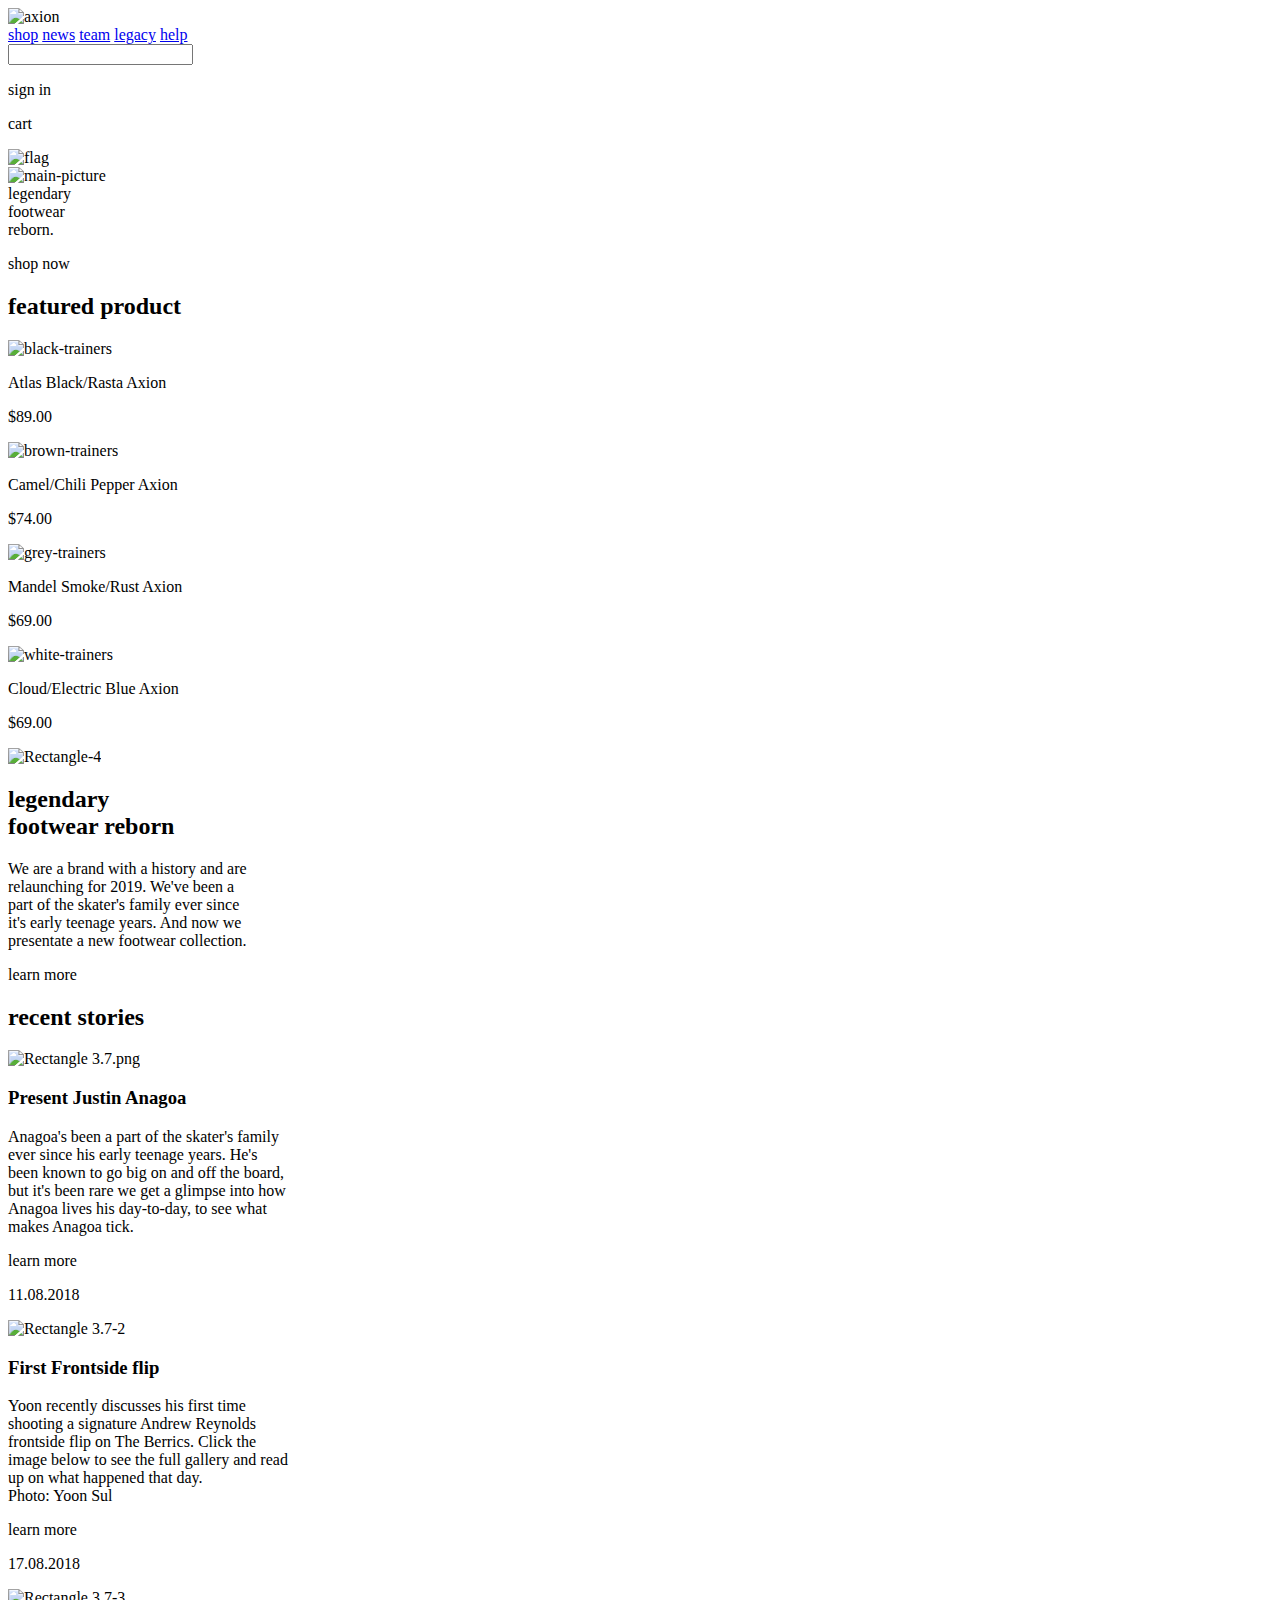
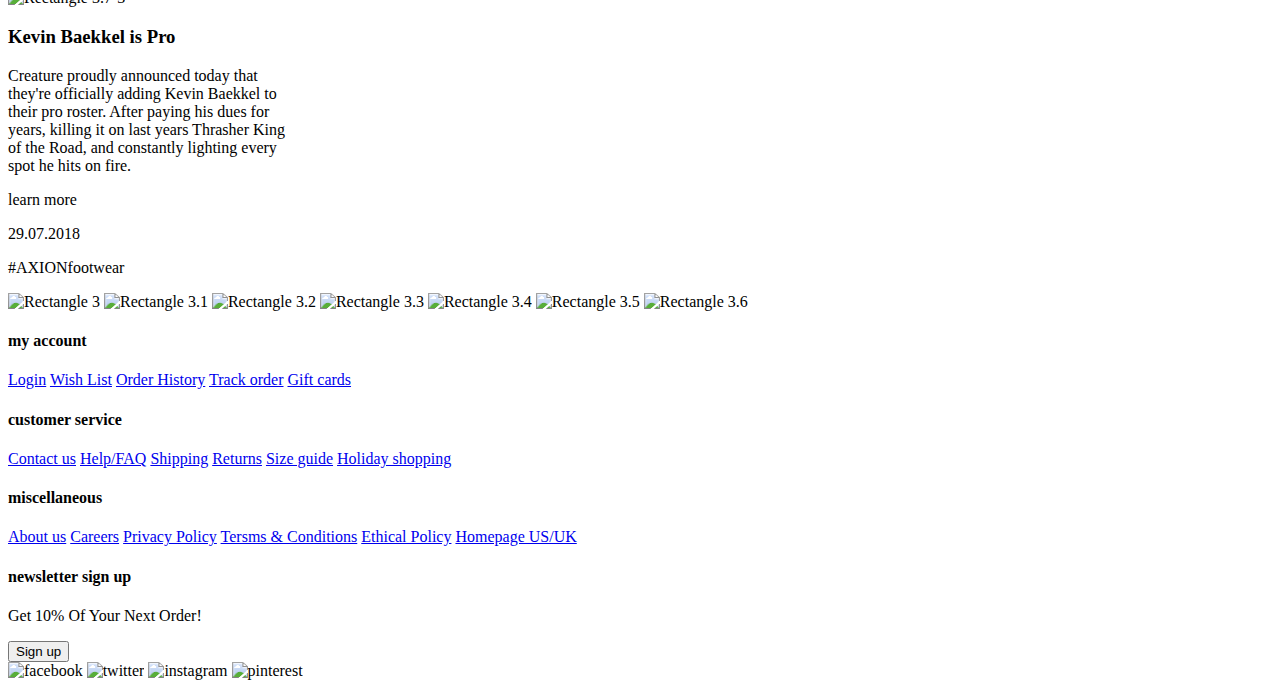
==== index.html @ 40bb81ff "1 Version (html)" ====
<DOCTYPE! html>
<html>
	<head>
		<meta charset="utf-8">
		<link name="viewport" content="initial-scale=1.0, width=device-width">
		<link rel="stylesheet" href="./fonts.css">
		<link rel="stylesheet" href="./style.css">
		<title>
			Axion
		</title>
	</head>
	<body class="body">
		<header class="header">
			<div class="header__head">
				<img src="images/Axion-logo-1.png" alt="axion" class="head__logo">
				<nav class="head__list">
					<a href="#" class="list__item">shop</a>
					<a href="#" class="list__item">news</a>
					<a href="#" class="list__item">team</a>
					<a href="#" class="list__item">legacy</a>
					<a href="#" class="list__item">help</a>
				</nav>
				<div class="head__second-panel">
					<input type="text" class="second-panel__line">
					<p class="second-panel__sign-in">
						sign in
					</p>
					<p class="second-panel__cart">
						cart
					</p>
					<img src="images/flag-400.png" alt="flag" class="second-panel__flag">
				</div>
			</div>
		</header>
		<main class="main">
			<section classs="first-section">
				<img src="images/main-picture.png" alt="main-picture" class="first-section__background">
				<div class="first-section__title">
					legendary<br>
					footwear<br>
					reborn.
				</div>
				<div class="first-section__excerpt">
					<p class="excerpt__subtext-link">
						shop now
					</p>
				</div>
			</section>
			<section class="second-section">
				<h2 class="second-section__title">
					featured product
				</h2>
				<div class="second-section__trainers">
					<div class="trainers__black">
						<img src="images/black-trainers.png" alt="black-trainers" class="black__picture">
						<p class="black__text">
							Atlas Black/Rasta Axion
						</p>
						<p class="black__price">
							$89.00
						</p>
						<div class="black__colours-black">
							<span class="colours-black__grey"></span>
							<span class="colours-black__black"></span>
							<span class="colours-black__red"></span>
							<span class="colours-black__orange"></span>
						</div>
					</div>
					<div class="trainers__brown">
						<img src="images/brown-trainers.png" alt="brown-trainers" class="brown__picture">
						<p class="brown__text">
							Camel/Chili Pepper Axion
						</p>
						<p class="brown__price">
							$74.00
						</p>
						<div class="brown__colours-brown">
							<span class="colours-brown__grey"></span>
							<span class="colours-brown__brown"></span>
							<span class="colours-brown__red"></span>
							<span class="colours-brown__orange"></span>
						</div>
					</div>
					<div class="trainers__grey">
						<img src="images/grey-trainers.png" alt="grey-trainers" class="grey__picture">
						<p class="grey__text">
							Mandel Smoke/Rust Axion
						</p>
						<p class="grey__price">
							$69.00
						</p>
						<div class="grey__colours-grey">
							<span class="colours-grey__grey"></span>
							<span class="colours-grey__dark-brown"></span>
							<span class="colours-grey__blue"></span>
							<span class="colours-grey__orange"></span>
						</div>
					</div>
					<div class="trainers__white">
						<img src="images/white-trainers.png" alt="white-trainers" class="white__picture">
						<p class="white__text">
							Cloud/Electric Blue Axion
						</p>
						<p class="white__price">
							$69.00
						</p>
						<div class="white__colours-white">
							<span class="colours-white__grey"></span>
							<span class="colours-white__blue"></span>
							<span class="colours-white__red"></span>
							<span class="colours-white__orange"></span>
						</div>
					</div>
				</div>
			</section>
			<section class="third-section">
				<img src="images/Rectangle 4.png" alt="Rectangle-4" class="third-section__picture">
				<div clas="third-section__second-panel">
					<h2 class="second-panel__title">
						legendary<br>
						footwear reborn
					</h2>
					<p class="second-panel__text">
						We are a brand with a history and are<br>
						relaunching for 2019. We've been a<br>
						part of the skater's family ever since<br>
						it's early teenage years. And now we<br>
						presentate a new footwear collection.
					</p>
					<p class="second-panel__excerpt">
						learn more
					</p>
				</div>
			</section>
			<section class="forth-section">
				<h2 class="forth-section__title">
					recent stories
				</h2>
				<div class="forth-section__columns">
					<div class="forth-section__first-column">
						<img src="images/Rectangle 3.7.png" alt="Rectangle 3.7.png" class="first-column__picture">
						<h3 class="first-column__title">
							Present Justin Anagoa
						</h3>
						<p class="first-column__text">
							Anagoa's been a part of the skater's family<br>
							ever since his early teenage years. He's<br>
							been known to go big on and off the board,<br>
							but it's been rare we get a glimpse into how<br>
							Anagoa lives his day-to-day, to see what<br>
							makes Anagoa tick.
						</p>
						<div class="first-column__excerpt-first">
							<p class="excerpt-first__text">
								learn more
							</p>
							<p class="excerpt-first__date">
								11.08.2018
							</p>
						</div>
					</div>
					<div class="forth-section__second-column">
						<img src="images/Rectangle 3.7-2.png" alt="Rectangle 3.7-2" class="second-column__picture">
						<h3 class="second-column__title">
							First Frontside flip
						</h3>
						<p class="second-column__text">
							Yoon recently discusses his first time<br>
							shooting a signature Andrew Reynolds<br>
							frontside flip on The Berrics. Click the<br>
							image below to see the full gallery and read<br>
							up on what happened that day.<br>
							Photo: Yoon Sul
						</p>
						<div class="second-column__excerpt-second">
							<p class="excerpt-second__text">
								learn more
							</p>
							<p class="excerpt-second__date">
								17.08.2018
							</p>
						</div>
					</div>
					<div class="forth-section__third-column">
						<img src="images/Rectangle 3.7-3.png" alt="Rectangle 3.7-3" class="third-column__picture">
						<h3 class="third-column__title">
							Kevin Baekkel is Pro
						</h3>
						<p class="third-column__text">
							Creature proudly announced today that<br>
							they're officially adding Kevin Baekkel to<br>
							their pro roster. After paying his dues for<br>
							years, killing it on last years Thrasher King<br>
							of the Road, and constantly lighting every<br>
							spot he hits on fire.
						</p>
						<div class="third-column__excerpt-third">
							<p class="excerpt-third__text">
								learn more
							</p>
							<p class="excerpt-third__date">
								29.07.2018
							</p>
						</div>
					</div>
				</div>
			</section>
			<section class="fifth-section">
				<p class="fifth-section__text">
					#AXIONfootwear
				</p>
				<div class="fifth-section__pictures">
					<img src="images/Rectangle 3.png" alt="Rectangle 3" class="pictures__item">
					<img src="images/Rectangle 3.1.png" alt="Rectangle 3.1" class="pictures__item">
					<img src="images/Rectangle 3.2.png" alt="Rectangle 3.2" class="pictures__item">
					<img src="images/Rectangle 3.3.png" alt="Rectangle 3.3" class="pictures__item">
					<img src="images/Rectangle 3.4.png" alt="Rectangle 3.4" class="pictures__item">
					<img src="images/Rectangle 3.5.png" alt="Rectangle 3.5" class="pictures__item">
					<img src="images/Rectangle 3.6.png" alt="Rectangle 3.6" class="pictures__item">
				</div>
			</section>
			<footer class="footer">
					<div class="footer__navigation">
						<div class="navigation__fourth-column">
							<h4 class="fourth-column__title">
								my account
							</h4>
							<nav class="fourth-column__list-m">
								<a href="#" class="list-m__item">Login</a>
								<a href="#" class="list-m__item">Wish List</a>
								<a href="#" class="list-m__item">Order History</a>
								<a href="#" class="list-m__item">Track order</a>
								<a href="#" class="list-m__item">Gift cards</a>
							</nav>
						</div>
						<div class="navigation__fifth-column>">
							<h4 class="fifth-column__title">
								customer service
							</h4>
							<nav class="fifth-column__list-c">
								<a href="#" class="list-c__item">Contact us</a>
								<a href="#" class="list-c__item">Help/FAQ</a>
								<a href="#" class="list-c__item">Shipping</a>
								<a href="#" class="list-c__item">Returns</a>
								<a href="#" class="list-c__item">Size guide</a>
								<a href="#" class="list-c__item">Holiday shopping</a>
							</nav>
						</div>
						<div class="navigation__sixth-column">
							<h4 class="sixth-column__title">
								miscellaneous
							</h4>
							<nav class="sixth-column__list-i">
								<a href="#" class="list-i__item">About us</a>
								<a href="#" class="list-i__item">Careers</a>
								<a href="#" class="list-i__item">Privacy Policy</a>
								<a href="#" class="list-i__item">Tersms & Conditions</a>
								<a href="#" class="list-i__item">Ethical Policy</a>
								<a href="#" class="list-i__item">Homepage US/UK</a>
							</nav>
						</div>
						<div class="navigation__seveth-column">
							<h4 class="seventh-column__title">
								newsletter sign up
							</h4>
							<p class="seventh-column__text">
								Get 10% Of Your Next Order!
							</p>
							<button class="button">Sign up</button>
							<div class="seventh-column__signs">
								<img src="images/facebook.png" alt="facebook" class="signs__item">
								<img src="images/twitter.png" alt="twitter" class="signs__item">
								<img src="images/instagram.png" alt="instagram" class="signs__item">
								<img src="images/pinterest.png" alt="pinterest" class="signs__item">
						</div>
						<div class="navigation__Axion-rights">
							
						</div>
					</div>
				</div>
			</footer>
		</main>
	</body>
</html>
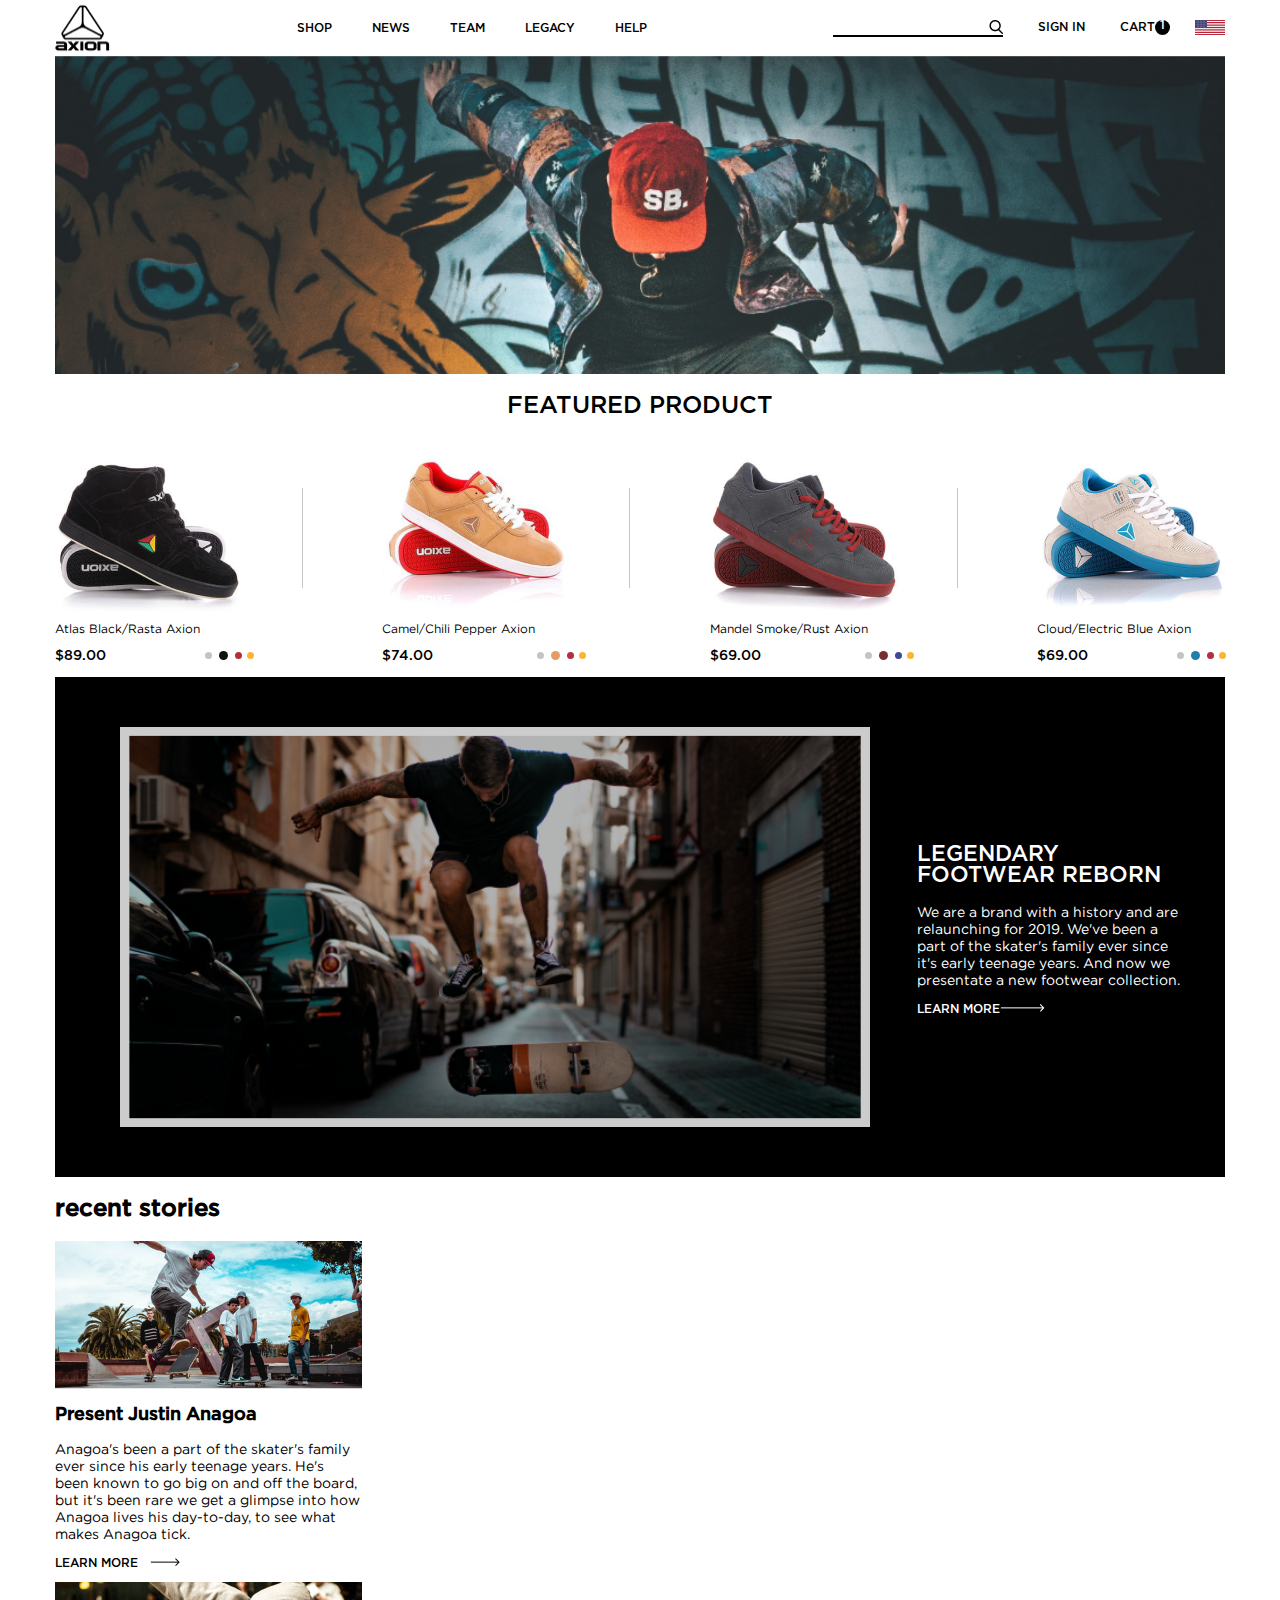
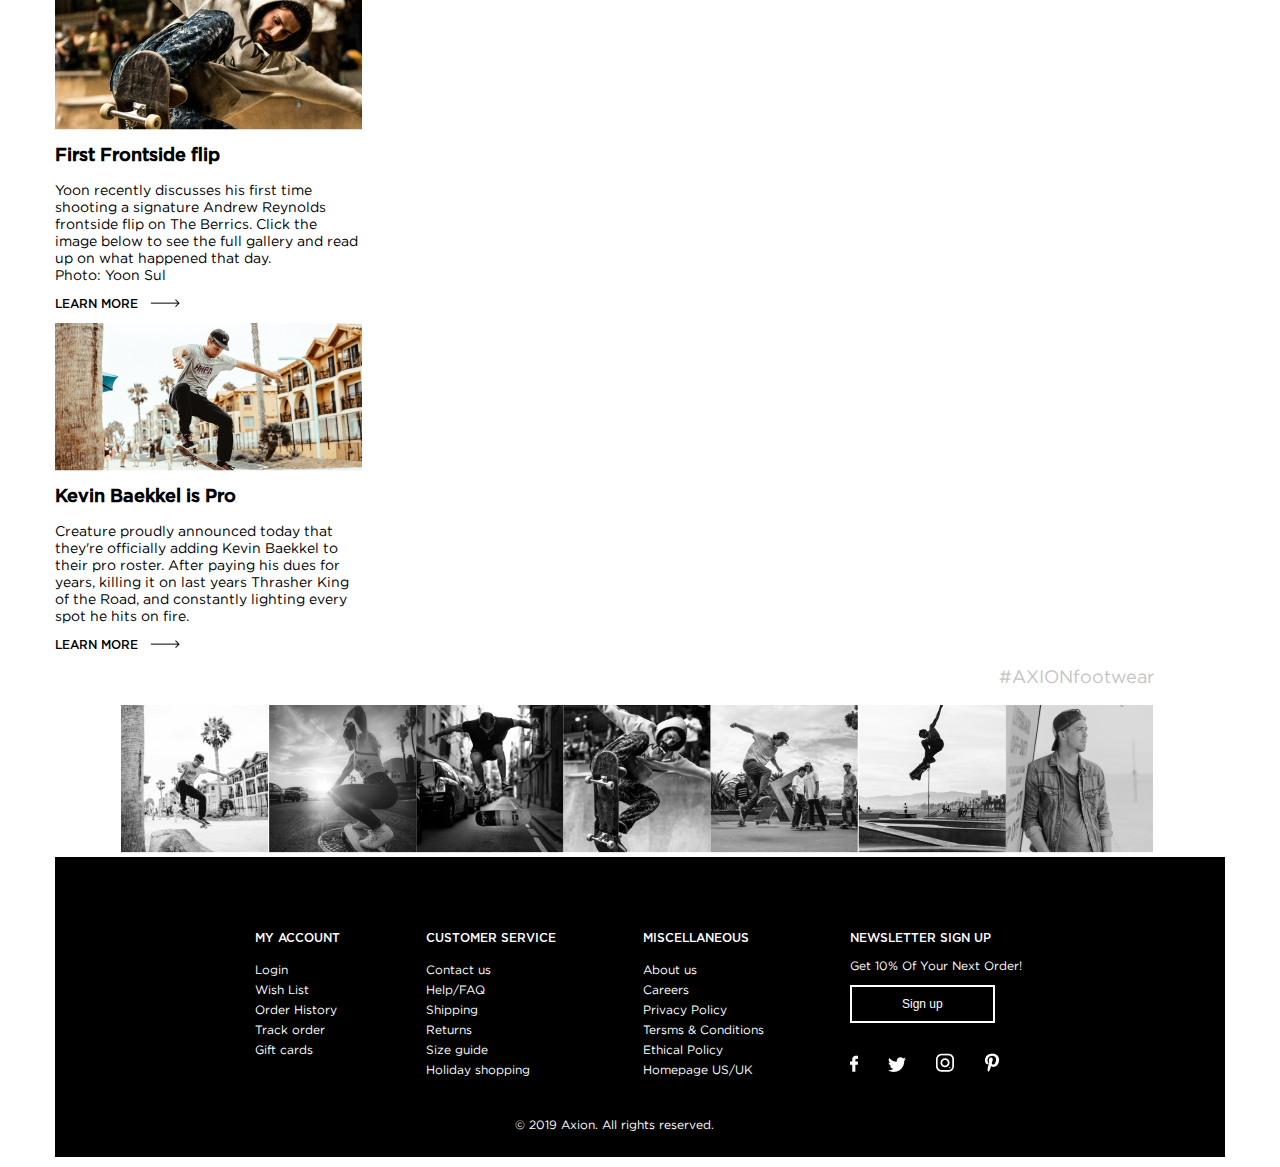
==== commit 3bcf6589: "2 Version (html)" ====
--- a/index.html
+++ b/index.html
@@ -35,11 +35,11 @@
 		<main class="main">
 			<section classs="first-section">
 				<img src="images/main-picture.png" alt="main-picture" class="first-section__background">
-				<div class="first-section__title">
+				<h1 class="first-section__title">
 					legendary<br>
 					footwear<br>
 					reborn.
-				</div>
+				</h1>
 				<div class="first-section__excerpt">
 					<p class="excerpt__subtext-link">
 						shop now
@@ -132,11 +132,11 @@
 					</p>
 				</div>
 			</section>
-			<section class="forth-section">
-				<h2 class="forth-section__title">
+			<section class="fourth-section">
+				<h2 class="fourth-section__title">
 					recent stories
 				</h2>
-				<div class="forth-section__columns">
+				<div class="fourth-section__columns">
 					<div class="forth-section__first-column">
 						<img src="images/Rectangle 3.7.png" alt="Rectangle 3.7.png" class="first-column__picture">
 						<h3 class="first-column__title">
@@ -159,7 +159,7 @@
 							</p>
 						</div>
 					</div>
-					<div class="forth-section__second-column">
+					<div class="fourth-section__second-column">
 						<img src="images/Rectangle 3.7-2.png" alt="Rectangle 3.7-2" class="second-column__picture">
 						<h3 class="second-column__title">
 							First Frontside flip
@@ -181,7 +181,7 @@
 							</p>
 						</div>
 					</div>
-					<div class="forth-section__third-column">
+					<div class="fourth-section__third-column">
 						<img src="images/Rectangle 3.7-3.png" alt="Rectangle 3.7-3" class="third-column__picture">
 						<h3 class="third-column__title">
 							Kevin Baekkel is Pro
--- a/fonts.css
+++ b/fonts.css
@@ -0,0 +1,16 @@
+@font-face {
+	font-family: 'Gotham Pro';
+	src: url('fonts/GothamProRegular.eot');
+	src: local('☺'), url('fonts/GothamProRegular.woff') format('woff'), url('fonts/GothamProRegular.ttf') format('truetype'), url('fonts/GothamProRegular.svg') format('svg');
+	font-weight: normal;
+	font-style: normal;
+}
+
+@font-face {
+	font-family: 'Gotham Pro';
+	src: url('fonts/GothaProMed.eot');
+	src: local('☺'), url('fonts/GothaProMed.woff') format('woff'), url('fonts/GothaProMed.ttf') format('truetype'), url('fonts/GothaProMed.svg') format('svg');
+	font-weight: 500;
+	font-style: normal;
+}
+
--- a/style.css
+++ b/style.css
@@ -0,0 +1,651 @@
+@media all and (min-width: 1024px) {
+	.body {
+		max-width: 1170px;
+		margin: 0 auto;
+		font-family: 'Gotham Pro';
+	}
+
+	.header__head {
+		display: flex;
+		justify-content: space-between;
+		align-items: center;
+	}
+
+	.head__logo {
+		padding: 0 35px 0 0;
+		height: 55px;
+		width: 55px;
+	}
+
+	.head-list {
+		display: flex;
+	}
+
+	.list__item {
+		font-size: 12px;
+		padding: 0 35px 0 0;
+		font-weight: 500;
+		text-decoration: none;
+		color: black;
+		text-transform: uppercase;
+	}
+
+	.head__second-panel {
+		display: flex;
+		align-items: center;
+	}
+
+	.second-panel__line {
+		position: relative;
+		width: 170px;
+		outline: none;
+		border: none;
+		background: transparent;
+		border-bottom: solid 2px black;
+		background: url(images/search.png) no-repeat 100%;
+	}
+
+	.second-panel__sign-in {
+		padding: 0 35px 0 35px;
+		font-size: 12px;
+		font-weight: 500;
+		color: black;
+		text-transform: uppercase;
+	}
+
+	.second-panel__cart {
+		position: relative;
+		padding: 0 40px 0 0;
+		font-size: 12px;
+		font-weight: 500;
+		color: black;
+		text-transform: uppercase;
+	}
+
+	.second-panel__cart::after {
+		position: absolute;
+		text-align: center;
+		top: -1.5px;
+		width: 15px;
+		height: 15px;
+		content: '1';
+		color: white;
+		background-color: black;
+		border-radius: 50%;
+	}
+
+	.second-panel__flag {
+		height: 15px;
+		width: 30px;
+	}
+	
+	.first-section {
+		position: relative;
+	}
+
+	.first-section__background {
+		position: relative;
+		width: 1170px;
+	}
+
+	.first-section__title {
+		position: absolute;
+		top: -50%;
+		font-weight: 500;
+		color: orange;
+	}
+
+	.excerpt__subtext-link {
+		position: absolute;
+		top: -40%;
+		font-weight: 500;
+		color: purple;
+	}
+
+	.second-section {
+		display: block;
+	}
+
+	.second-section__title {
+		text-align: center;
+		text-size: 22px;
+		font-weight: 500;
+		text-transform: uppercase;
+	}
+
+	.second-section__trainers {
+		display: flex;
+		justify-content: space-between;
+		align-content: center;
+	}
+
+	.trainers__black {
+		position: relative;
+	}
+
+	.trainers__black::after {
+		position: absolute;
+		top: 50px;
+		right: -60px;
+		content: '';
+		border-right: 1px solid #C4C4C4;
+		height: 100px;
+	}
+
+	.black__text {
+		font-size: 12px;
+	}
+
+	.black__price {
+		font-size: 14px;
+		font-weight: 500;
+	}
+
+	.black__colours-black {
+		position: relative;
+		display: inline;
+		top: -25px;
+		right: -150px;
+	}
+
+	.colours-black__grey {
+		position: absolute;
+		width: 7px;
+		height: 7px;
+		background-color: #C4C4C4;
+		border-radius: 50%;
+	}
+
+	.colours-black__black {
+		position: absolute;
+		top: -1px;
+		right: -23px;
+		width: 9px;
+		height: 9px;
+		background-color: #0E1211;
+		border-radius: 50%;
+	}
+
+	.colours-black__red {
+		position: absolute;
+		right: -37px;
+		width: 7px;
+		height: 7px;
+		background-color: #B62E3C;
+		border-radius: 50%;
+	}
+
+	.colours-black__orange {
+		position: absolute;
+		right: -49px;
+		width: 7px;
+		height: 7px;
+		background-color: #FDB431;
+		border-radius: 50%;
+	}
+
+	.trainers__brown {
+		position: relative;
+	}
+
+	.trainers__brown::after {
+		position: absolute;
+		top: 50px;
+		right: -60px;
+		content: '';
+		border-right: 1px solid #C4C4C4;
+		height: 100px;
+	}
+
+	.brown__text {
+		font-size: 12px;
+	}
+
+	.brown__price {
+		font-size: 14px;
+		font-weight: 500;
+	}
+
+	.brown__colours-brown {
+		position: relative;
+		display: inline;
+		top: -25px;
+		right: -155px;
+	}
+
+	.colours-brown__grey {
+		position: absolute;
+		width: 7px;
+		height: 7px;
+		background-color: #C4C4C4;
+		border-radius: 50%;
+	}
+
+	.colours-brown__brown {
+		position: absolute;
+		top: -1px;
+		right: -23px;
+		width: 9px;
+		height: 9px;
+		background-color: #E29D69;
+		border-radius: 50%;
+	}
+
+	.colours-brown__red {
+		position: absolute;
+		right: -37px;
+		width: 7px;
+		height: 7px;
+		background-color: #B62E3C;
+		border-radius: 50%;
+	}
+
+	.colours-brown__orange {
+		position: absolute;
+		right: -49px;
+		width: 7px;
+		height: 7px;
+		background-color: #FDB431;
+		border-radius: 50%;
+	}
+
+	.trainers__grey {
+		position: relative;
+	}
+
+	.trainers__grey::after {
+		position: absolute;
+		top: 50px;
+		right: -60px;
+		content: '';
+		border-right: 1px solid #C4C4C4;
+		height: 100px;
+	}
+
+	.grey__text {
+		font-size: 12px;
+	}
+
+	.grey__price {
+		font-size: 14px;
+		font-weight: 500;
+	}
+
+	.grey__colours-grey {
+		position: relative;
+		display: inline;
+		top: -25px;
+		right: -155px;
+	}
+
+	.colours-grey__grey {
+		position: absolute;
+		width: 7px;
+		height: 7px;
+		background-color: #C4C4C4;
+		border-radius: 50%;
+	}
+
+	.colours-grey__dark-brown {
+		position: absolute;
+		top: -1px;
+		right: -23px;
+		width: 9px;
+		height: 9px;
+		background-color: #762E31;
+		border-radius: 50%;
+	}
+
+	.colours-grey__blue {
+		position: absolute;
+		right: -37px;
+		width: 7px;
+		height: 7px;
+		background-color: #41479B;
+		border-radius: 50%;
+	}
+
+	.colours-grey__orange {
+		position: absolute;
+		right: -49px;
+		width: 7px;
+		height: 7px;
+		background-color: #FDB431;
+		border-radius: 50%;
+	}
+
+	.trainers__white {
+		position: relative;
+	}
+
+	.white__text {
+		font-size: 12px;
+	}
+
+	.white__price {
+		font-size: 14px;
+		font-weight: 500;
+	}
+
+	.white__colours-white {
+		position: relative;
+		display: inline;
+		top: -25px;
+		right: -140px;
+	}
+
+	.colours-white__grey {
+		position: absolute;
+		width: 7px;
+		height: 7px;
+		background-color: #C4C4C4;
+		border-radius: 50%;
+	}
+
+	.colours-white__blue {
+		position: absolute;
+		top: -1px;
+		right: -23px;
+		width: 9px;
+		height: 9px;
+		background-color: #257DA9;
+		border-radius: 50%;
+	}
+
+	.colours-white__red {
+		position: absolute;
+		right: -37px;
+		width: 7px;
+		height: 7px;
+		background-color: #B62E3C;
+		border-radius: 50%;
+	}
+
+	.colours-white__orange {
+		position: absolute;
+		right: -49px;
+		width: 7px;
+		height: 7px;
+		background-color: #FDB431;
+		border-radius: 50%;
+	}
+
+	.third-section {
+		display: flex;
+		height: 500px;
+		justify-content: space-around;
+		align-items: center;
+		background-color: black;
+	}
+
+	.third-section__picture {
+		margin-left: 41px;
+		width: 750px;
+		height: 400px;
+	}
+
+	.second-panel__title {
+		margin-right: 41px;
+		font-size: 22px;
+		font-weight: 500;
+		color: white;
+		text-transform: uppercase;
+	}
+
+	.second-panel__text {
+		font-size: 14px;
+		color: white;
+		line-height: 17px;
+	}
+
+	.second-panel__excerpt {
+		position: relative;
+		font-size: 12px;
+		font-weight: 500;
+		color: white;
+		text-transform: uppercase;
+	}
+
+	.second-panel__excerpt::after {
+		position: absolute;
+		content: url(images/Arrow.png);
+	}
+
+	.forth-section__title {
+		text-align: center;
+		font-size: 22px;
+		text-transform: uppercase;
+	}
+
+	.forth-section__columns {
+		display: flex;
+		justify-content: space-between;
+		align-items: center;
+	}
+
+	.first-column__title {
+		font-size: 18px;
+	}
+
+	.first-column__text {
+		font-size: 14px;
+		line-height: 17px;
+	}
+
+	.first-column__excerpt-first {
+		position: relative;
+		display: inline;
+	}
+
+	.excerpt-first__date {
+		position: absolute;
+		top: -13px;
+		right: -310px;
+		font-size: 12px;
+		color: #C4C4C4;
+	}
+
+	.excerpt-first__text {
+		position: relative;
+		font-size: 12px;
+		font-weight: 500;
+		text-transform: uppercase;
+	}
+
+	.excerpt-first__text::after {
+		position: absolute;
+		left: 95px;
+		content: url(images/Arrow-2.png);
+	}
+
+	.second-column__title {
+		font-size: 18px;
+	}
+
+	.second-column__text {
+		font-size: 14px;
+		line-height: 17px;
+	}
+
+	.second-column__excerpt-second {
+		position: relative;
+		display: inline;
+	}
+
+	.excerpt-second__date {
+		position: absolute;
+		top: -13px;
+		right: -310px;
+		font-size: 12px;
+		color: #C4C4C4;
+	}
+
+	.excerpt-second__text {
+		position: relative;
+		font-size: 12px;
+		font-weight: 500;
+		text-transform: uppercase;
+	}
+
+	.excerpt-second__text::after {
+		position: absolute;
+		left: 95px;
+		content: url(images/Arrow-2.png);
+	}
+
+	.third-column__title {
+		font-size: 18px;
+	}
+
+	.third-column__text {
+		font-size: 14px;
+		line-height: 17px;
+	}
+
+	.third-column__excerpt-third {
+		position: relative;
+		display: inline;
+	}
+
+	.excerpt-third__date {
+		position: absolute;
+		top: -13px;
+		right: -310px;
+		font-size: 12px;
+		color: #C4C4C4;
+	}
+
+	.excerpt-third__text {
+		position: relative;
+		font-size: 12px;
+		font-weight: 500;
+		text-transform: uppercase;
+	}
+
+	.excerpt-third__text::after {
+		position: absolute;
+		left: 95px;
+		content: url(images/Arrow-2.png);
+	}
+
+	.fifth-section__text {
+		position: static;
+		margin-left: 80.7%;
+		font-size: 18px;
+		color: #C4C4C4;
+	}
+
+	.fifth-section__pictures {
+		text-align: center;
+	}
+
+	.pictures__item {
+		margin-left: -.36em;
+	}
+
+	.footer {
+		width: 100%;
+		height: 300px;
+		background-color: black;
+		color: white;
+	}
+
+	.footer__navigation {
+		position: relative;
+		display: flex;
+		padding: 60px 200px 50px 200px;
+		height: 200px;
+		justify-content: space-between;
+		align-items: baseline;
+		align-content: center;
+	}
+
+	.footer__navigation::after {
+		position: absolute;
+		top: 85%;
+		left: 460px;
+		content: '© 2019 Axion. All rights reserved.';
+		font-size: 12px;
+	}
+
+	.fourth-column__title {
+		font-size: 12px;
+		font-weight: 500;
+		text-transform: uppercase;
+	}
+
+	.fourth-column__list-m {
+		display: flex;
+		flex-direction: column;
+		line-height: 20px;
+	}
+
+	.list-m__item {
+		font-size: 12px;
+		text-decoration: none;
+		color: white;
+	}
+
+	.fifth-column__title {
+		font-size: 12px;
+		font-weight: 500;
+		text-transform: uppercase;
+	}
+
+	.fifth-column__list-c {
+		display: flex;
+		flex-direction: column;
+		line-height: 20px;
+	}
+
+	.list-c__item {
+		font-size: 12px;
+		text-decoration: none;
+		color: white;
+	}
+
+	.sixth-column__title {
+		font-size: 12px;
+		font-weight: 500;
+		text-transform: uppercase;
+	}
+
+	.sixth-column__list-i {
+		display: flex;
+		flex-direction: column;
+		line-height: 20px;
+	}
+
+	.list-i__item {
+		font-size: 12px;
+		text-decoration: none;
+		color: white;
+	}
+
+	.seventh-column__title {
+		font-size: 12px;
+		font-weight: 500;
+		text-transform: uppercase;
+	}
+
+	.seventh-column__text {
+		font-size: 12px;
+	}
+
+	.button {
+		font-size: 12px;
+		color: white;
+		background-color: black;
+		border: 2px solid white;
+		padding: 10px 50px 10px 50px;
+	}
+
+	.seventh-column__signs {
+		position: relative;
+		padding: 30px 0 0 0;
+	}
+
+	.signs__item {
+		padding: 0 25px 0 0;
+	}
+}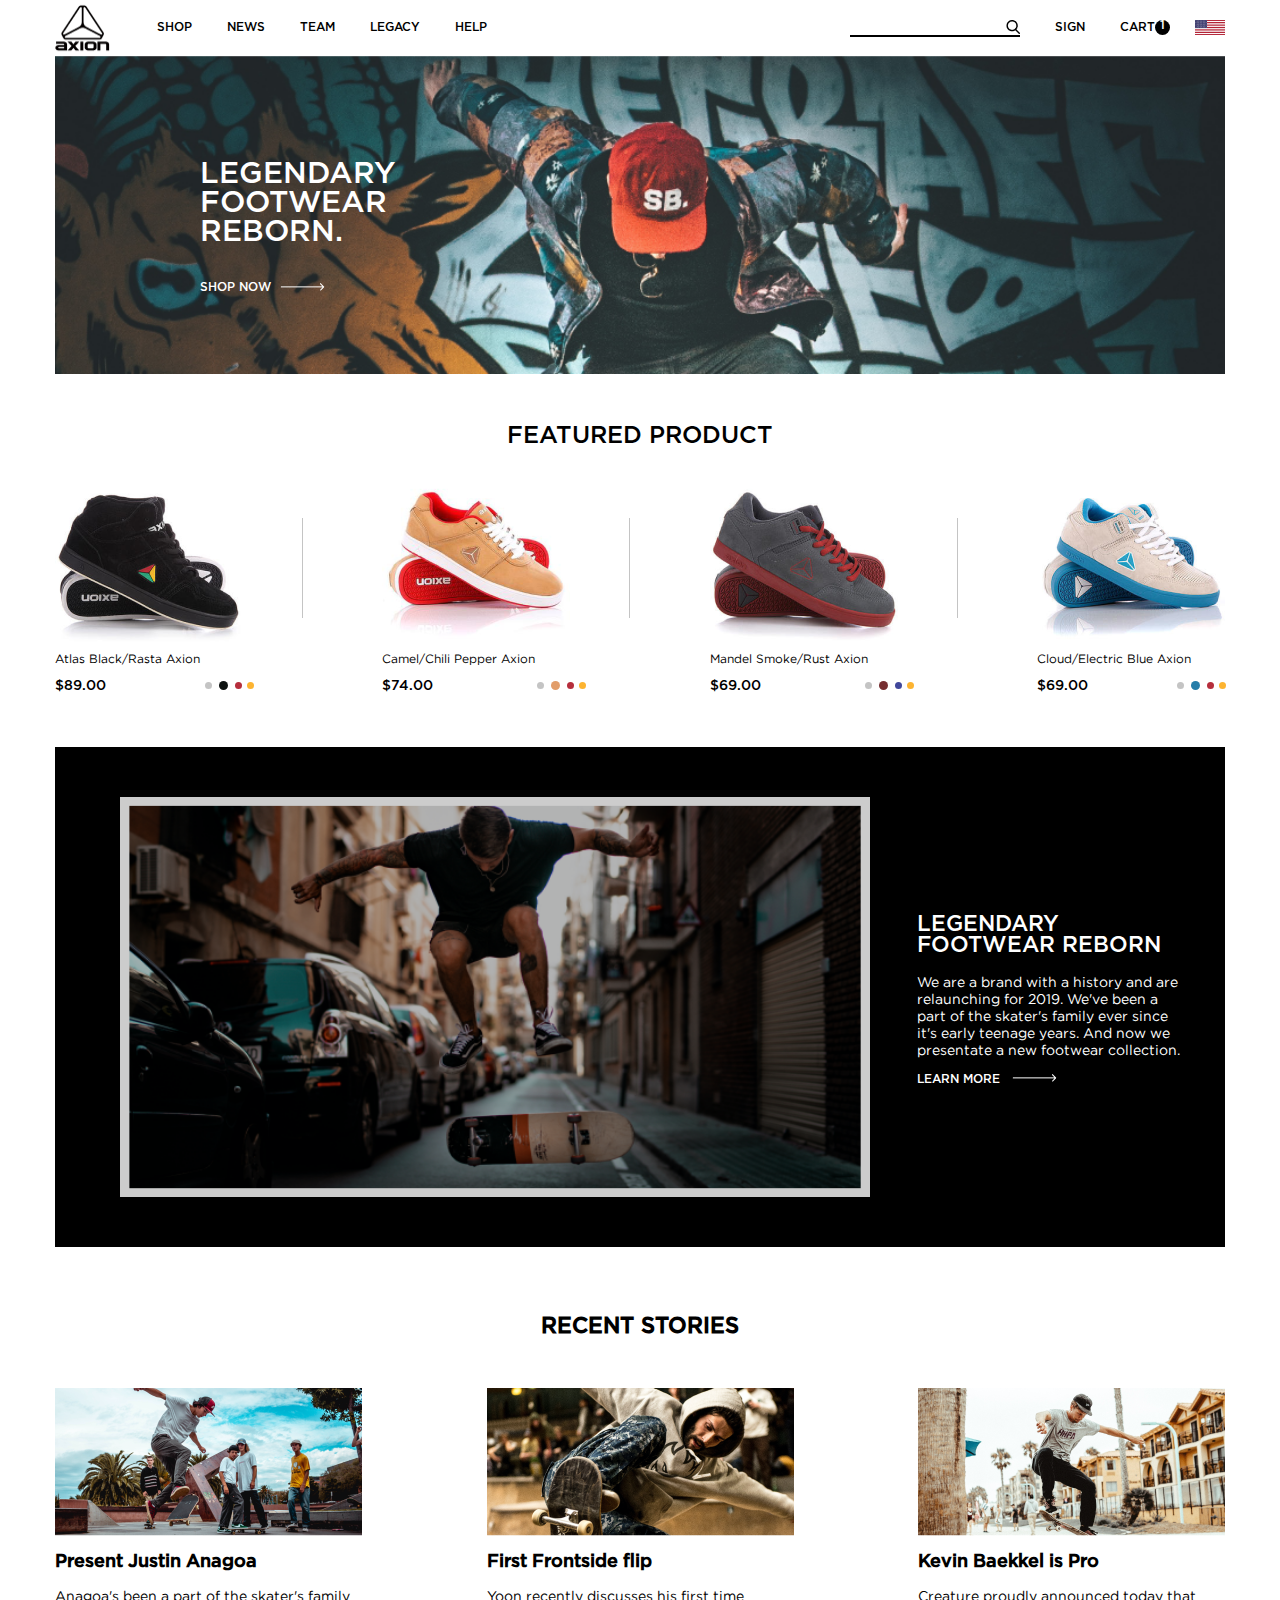
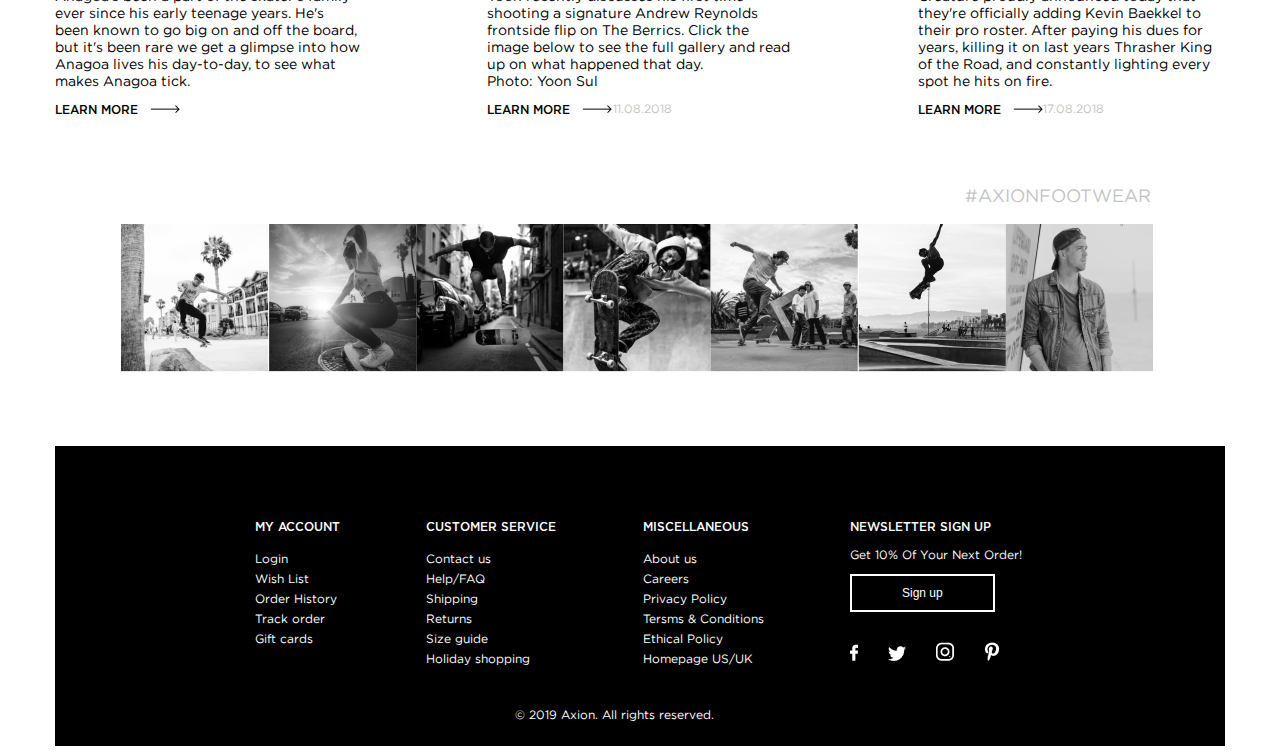
==== commit 6a4cbbe5: "index-1" ====
--- a/index.html
+++ b/index.html
@@ -23,7 +23,7 @@
 				<div class="head__second-panel">
 					<input type="text" class="second-panel__line">
 					<p class="second-panel__sign-in">
-						sign in
+						sign
 					</p>
 					<p class="second-panel__cart">
 						cart
--- a/style.css
+++ b/style.css
@@ -1,10 +1,15 @@
 @media all and (min-width: 1024px) {
 	.body {
 		max-width: 1170px;
+		height: 100%;
 		margin: 0 auto;
 		font-family: 'Gotham Pro';
 	}
 
+	.header {
+
+	}
+
 	.header__head {
 		display: flex;
 		justify-content: space-between;
@@ -12,13 +17,13 @@
 	}
 
 	.head__logo {
-		padding: 0 35px 0 0;
 		height: 55px;
 		width: 55px;
 	}
 
-	.head-list {
-		display: flex;
+	.head__list {
+		display: flex;
+		padding-right: 281px;
 	}
 
 	.list__item {
@@ -83,27 +88,41 @@
 		position: relative;
 	}
 
+	.first-section__title {
+		position: absolute;
+		top: 140px;
+		left: 200px;
+		font-size: 30px;
+		font-weight: 500;
+		color: white;
+		text-transform: uppercase;
+		z-index: 10;
+	}
+
+	.excerpt__subtext-link {
+		position: absolute;
+		top: 270px;
+		left: 200px;
+		font-weight: 500;
+		font-size: 12px;
+		text-transform: uppercase;
+		color: white;
+	}
+
+	.excerpt__subtext-link::after {
+		position: absolute;
+		top: 1px;
+		left: 80px;
+		content: url(images/Arrow.png);
+	}
+
 	.first-section__background {
-		position: relative;
 		width: 1170px;
-	}
-
-	.first-section__title {
-		position: absolute;
-		top: -50%;
-		font-weight: 500;
-		color: orange;
-	}
-
-	.excerpt__subtext-link {
-		position: absolute;
-		top: -40%;
-		font-weight: 500;
-		color: purple;
 	}
 
 	.second-section {
 		display: block;
+		margin-top: 50px;
 	}
 
 	.second-section__title {
@@ -371,6 +390,7 @@
 	}
 
 	.third-section {
+		margin-top: 40px;
 		display: flex;
 		height: 500px;
 		justify-content: space-around;
@@ -408,16 +428,22 @@
 
 	.second-panel__excerpt::after {
 		position: absolute;
+		left: 95px;
 		content: url(images/Arrow.png);
 	}
 
-	.forth-section__title {
+	.fourth-section {
+		margin-top: 70px;
+	}
+
+	.fourth-section__title {
 		text-align: center;
 		font-size: 22px;
 		text-transform: uppercase;
 	}
 
-	.forth-section__columns {
+	.fourth-section__columns {
+		margin-top: 50px;
 		display: flex;
 		justify-content: space-between;
 		align-items: center;
@@ -529,10 +555,12 @@
 	}
 
 	.fifth-section__text {
+		margin-top: 60px;
 		position: static;
-		margin-left: 80.7%;
+		margin-left: 77.8%;
 		font-size: 18px;
 		color: #C4C4C4;
+		text-transform: uppercase;
 	}
 
 	.fifth-section__pictures {
@@ -544,6 +572,7 @@
 	}
 
 	.footer {
+		margin-top: 70px;
 		width: 100%;
 		height: 300px;
 		background-color: black;
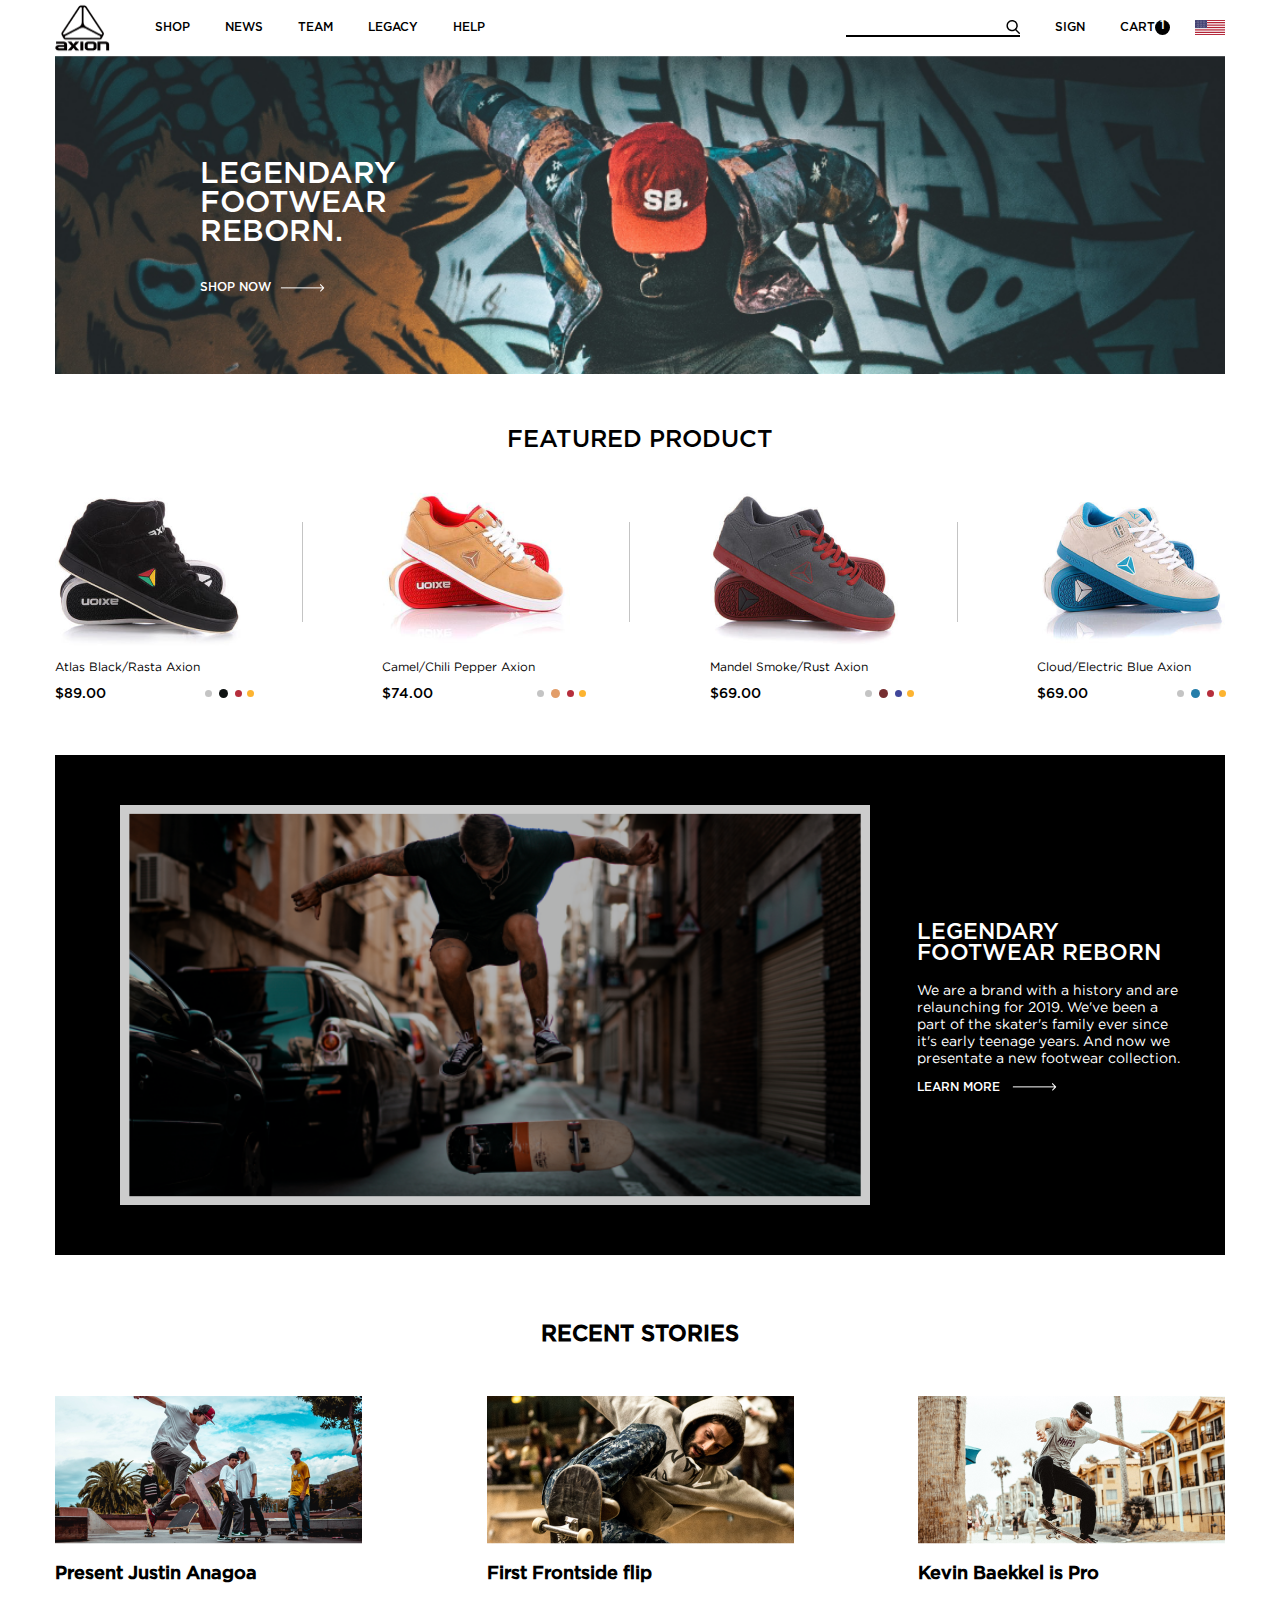
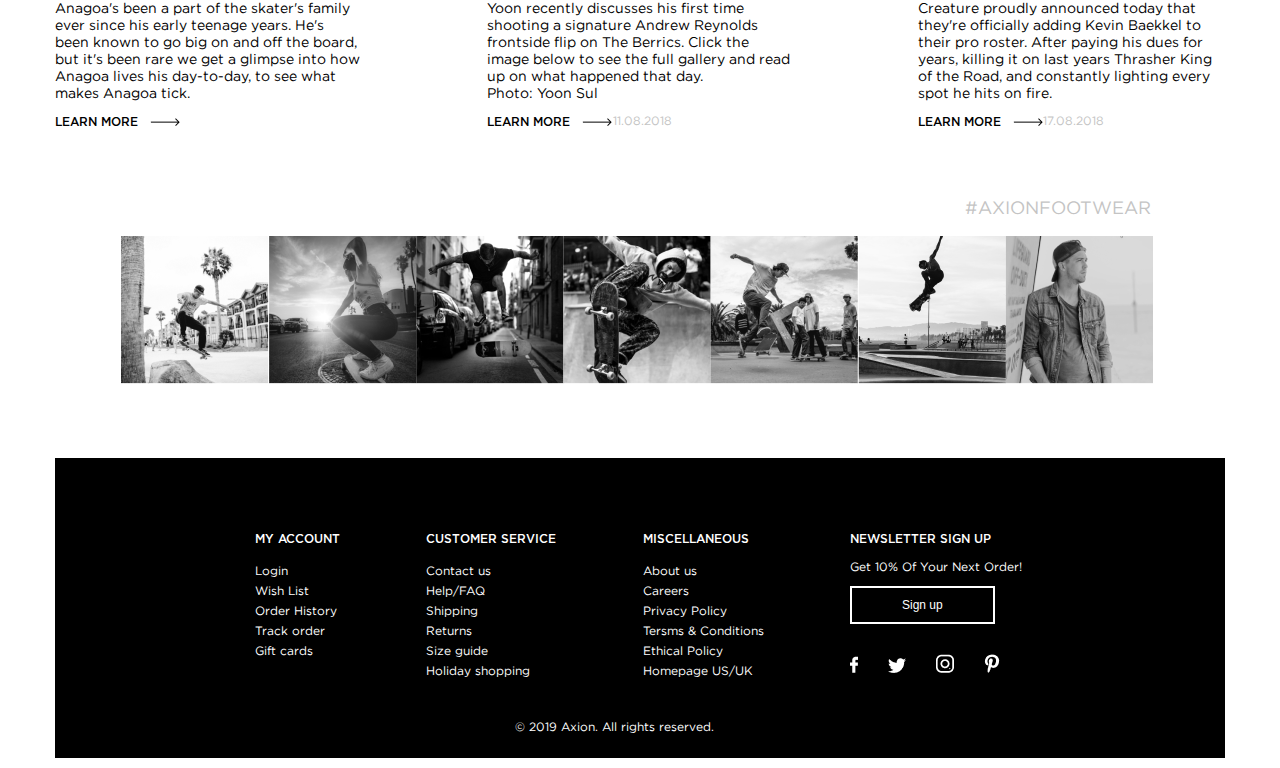
==== commit 4077c46a: "1 Version (html)" ====
--- a/index.html
+++ b/index.html
@@ -1,4 +1,4 @@
-<DOCTYPE! html>
+<!DOCTYPE html>
 <html>
 	<head>
 		<meta charset="utf-8">
@@ -274,11 +274,11 @@
 								<img src="images/pinterest.png" alt="pinterest" class="signs__item">
 						</div>
 						<div class="navigation__Axion-rights">
-							
+
 						</div>
 					</div>
 				</div>
 			</footer>
 		</main>
 	</body>
-</html>+</html>
